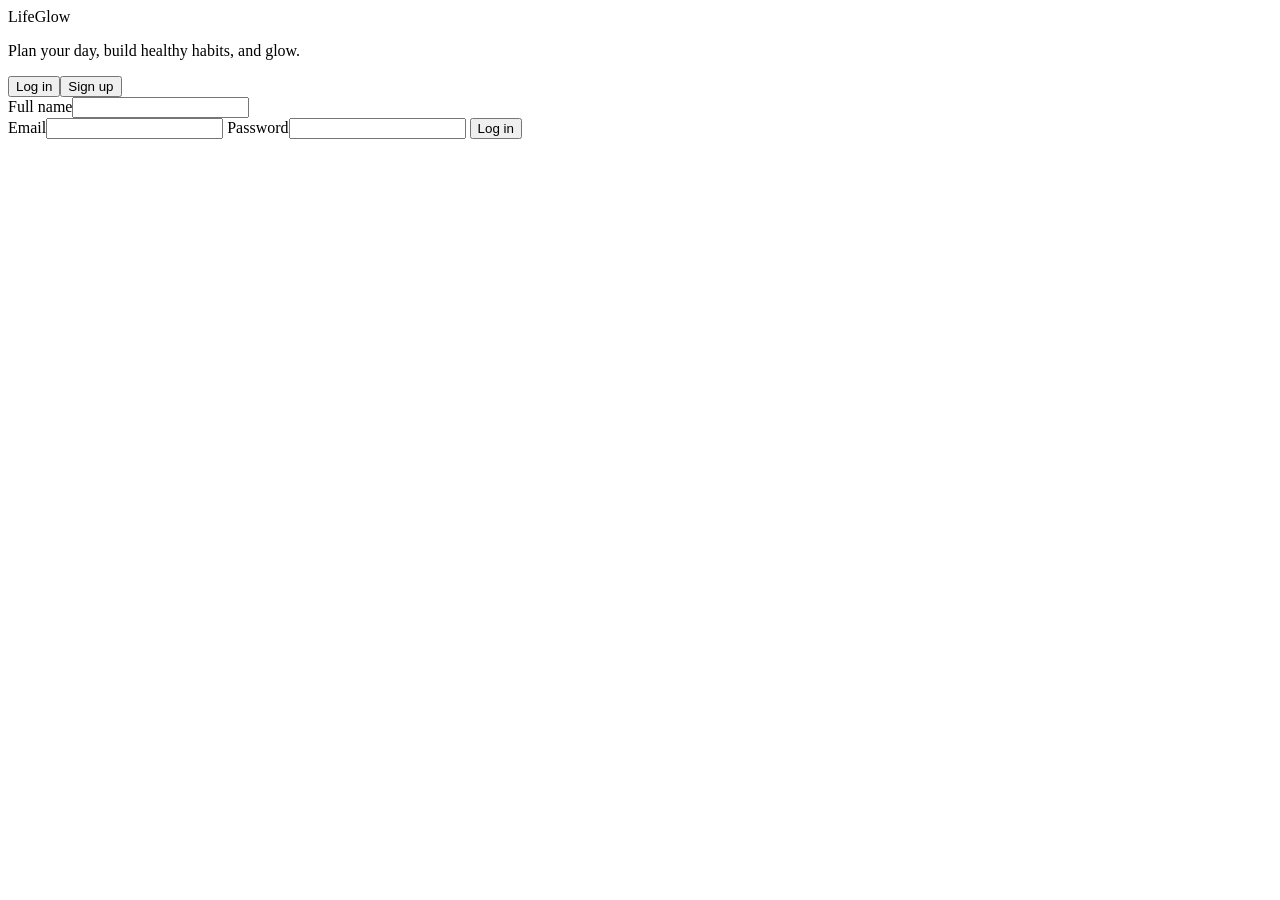
==== login.html @ 128349b2 "html and css for login page" ====
<!DOCTYPE html>
<html lang="en"><head><meta charset="utf-8"><meta name="viewport" content="width=device-width,initial-scale=1">
<title>LifeGlow – Log in</title><link rel="stylesheet" href="../assets/css/style.css"></head>
<body><div class="auth"><div class="auth-card">
<div class="brand">LifeGlow</div>
<p class="sub">Plan your day, build healthy habits, and glow.</p>
<div class="tabs"><button class="on" data-mode="login">Log in</button><button data-mode="register">Sign up</button></div>
<form id="authForm">
 <div id="nameBox" class="hide"><label for="full_name">Full name</label><input id="full_name" autocomplete="name"></div>
 <label for="email">Email</label><input id="email" type="email" required autocomplete="email">
 <label for="password">Password</label><input id="password" type="password" minlength="8" required autocomplete="current-password">
 <button class="btn" id="authBtn" type="submit">Log in</button>
 <div class="msg" id="msg"></div>
</form></div></div>
<script src="../assets/js/app.js"></script></body></html>
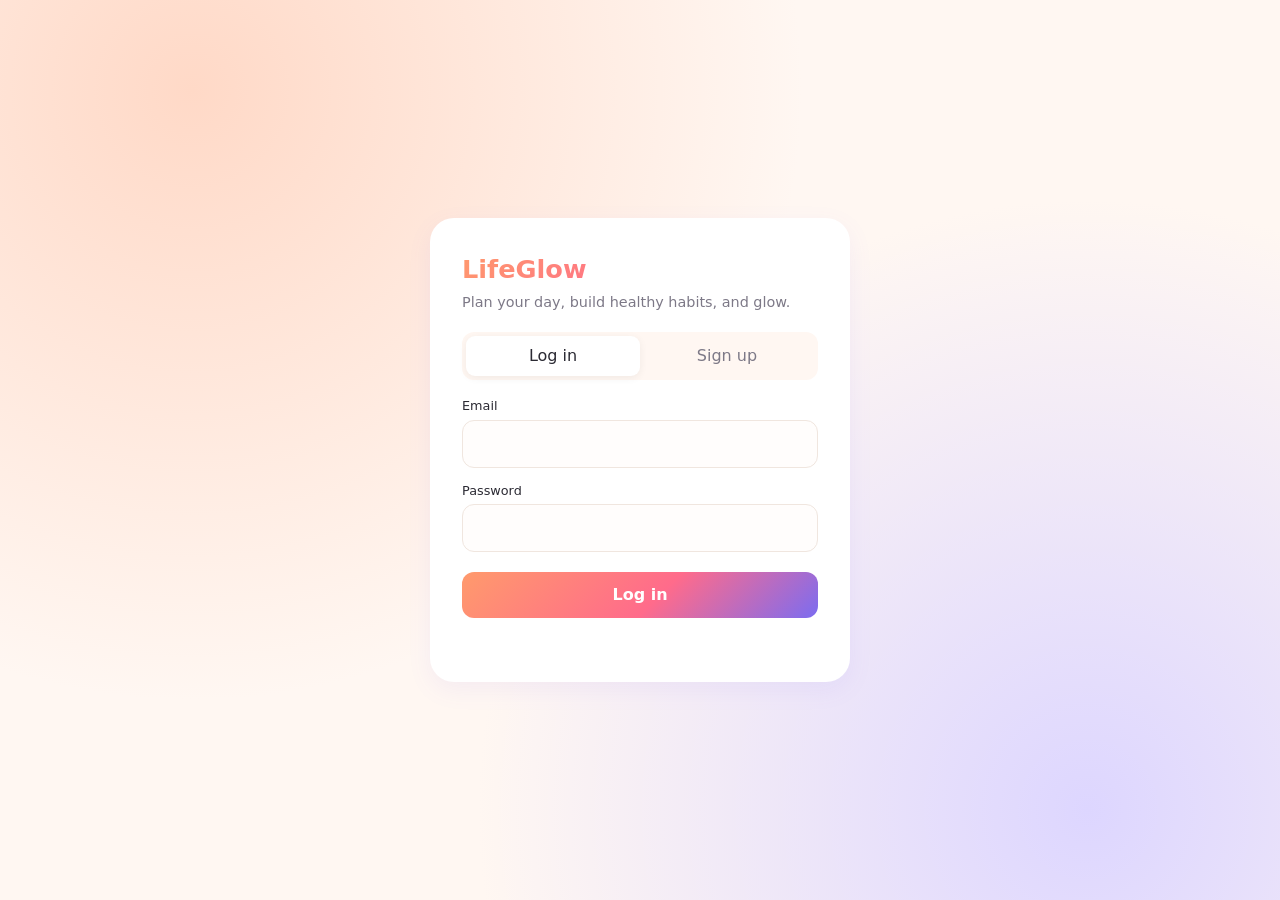
==== commit d1feb415: "updated login.html" ====
--- a/login.html
+++ b/login.html
@@ -1,6 +1,6 @@
 <!DOCTYPE html>
 <html lang="en"><head><meta charset="utf-8"><meta name="viewport" content="width=device-width,initial-scale=1">
-<title>LifeGlow – Log in</title><link rel="stylesheet" href="../assets/css/style.css"></head>
+<title>LifeGlow – Log in</title><link rel="stylesheet" href="cssforlogin.css"></head>
 <body><div class="auth"><div class="auth-card">
 <div class="brand">LifeGlow</div>
 <p class="sub">Plan your day, build healthy habits, and glow.</p>
@@ -12,4 +12,4 @@
  <button class="btn" id="authBtn" type="submit">Log in</button>
  <div class="msg" id="msg"></div>
 </form></div></div>
-<script src="../assets/js/app.js"></script></body></html>+<script src="script.js"></script></body></html>
--- a/cssforlogin.css
+++ b/cssforlogin.css
@@ -0,0 +1,21 @@
+@import url('https://fonts.googleapis.com/css2?family=Poppins:wght@400;500;600;700&display=swap');
+:root{--bg:#fff7f2;--card:#fff;--ink:#2b2a33;--muted:#7d7987;--line:#f0e6df;
+--violet:#7c6cf0;--grad:linear-gradient(135deg,#ff9a6c,#ff6b8b 55%,#7c6cf0);--sh:0 8px 24px rgba(124,108,240,.08)}
+*{box-sizing:border-box;margin:0}
+body{font-family:Poppins,system-ui,sans-serif;background:var(--bg);color:var(--ink);line-height:1.5}
+button{font:inherit;cursor:pointer;border:0}
+.btn{background:var(--grad);color:#fff;padding:.7rem 1.2rem;border-radius:12px;font-weight:600;width:100%;transition:.2s}
+.btn:hover{transform:translateY(-1px);box-shadow:0 8px 18px rgba(255,107,139,.35)}
+.auth{min-height:100vh;display:grid;place-items:center;padding:1rem;background:radial-gradient(circle at 15% 10%,#ffd9c7,transparent 45%),radial-gradient(circle at 85% 90%,#ddd6ff,transparent 45%),var(--bg)}
+.auth-card{background:var(--card);width:min(420px,100%);padding:2rem;border-radius:24px;box-shadow:var(--sh)}
+.brand{font-weight:700;font-size:1.6rem;background:var(--grad);-webkit-background-clip:text;background-clip:text;color:transparent}
+.auth-card p.sub{color:var(--muted);margin:.2rem 0 1.2rem;font-size:.9rem}
+.tabs{display:flex;background:var(--bg);border-radius:12px;padding:4px;margin-bottom:1rem}
+.tabs button{flex:1;padding:.5rem;border-radius:9px;background:none;color:var(--muted);font-weight:500}
+.tabs button.on{background:#fff;color:var(--ink);box-shadow:0 2px 8px rgba(0,0,0,.06)}
+label{display:block;font-size:.8rem;font-weight:500;margin:.8rem 0 .25rem}
+input{width:100%;padding:.7rem .9rem;border:1.5px solid var(--line);border-radius:12px;font:inherit;background:#fffdfc}
+input:focus{outline:0;border-color:var(--violet)}
+.auth-card .btn{margin-top:1.2rem}
+.msg{font-size:.85rem;color:#d6335a;margin-top:.8rem;min-height:1.2rem}
+.hide{display:none!important}
